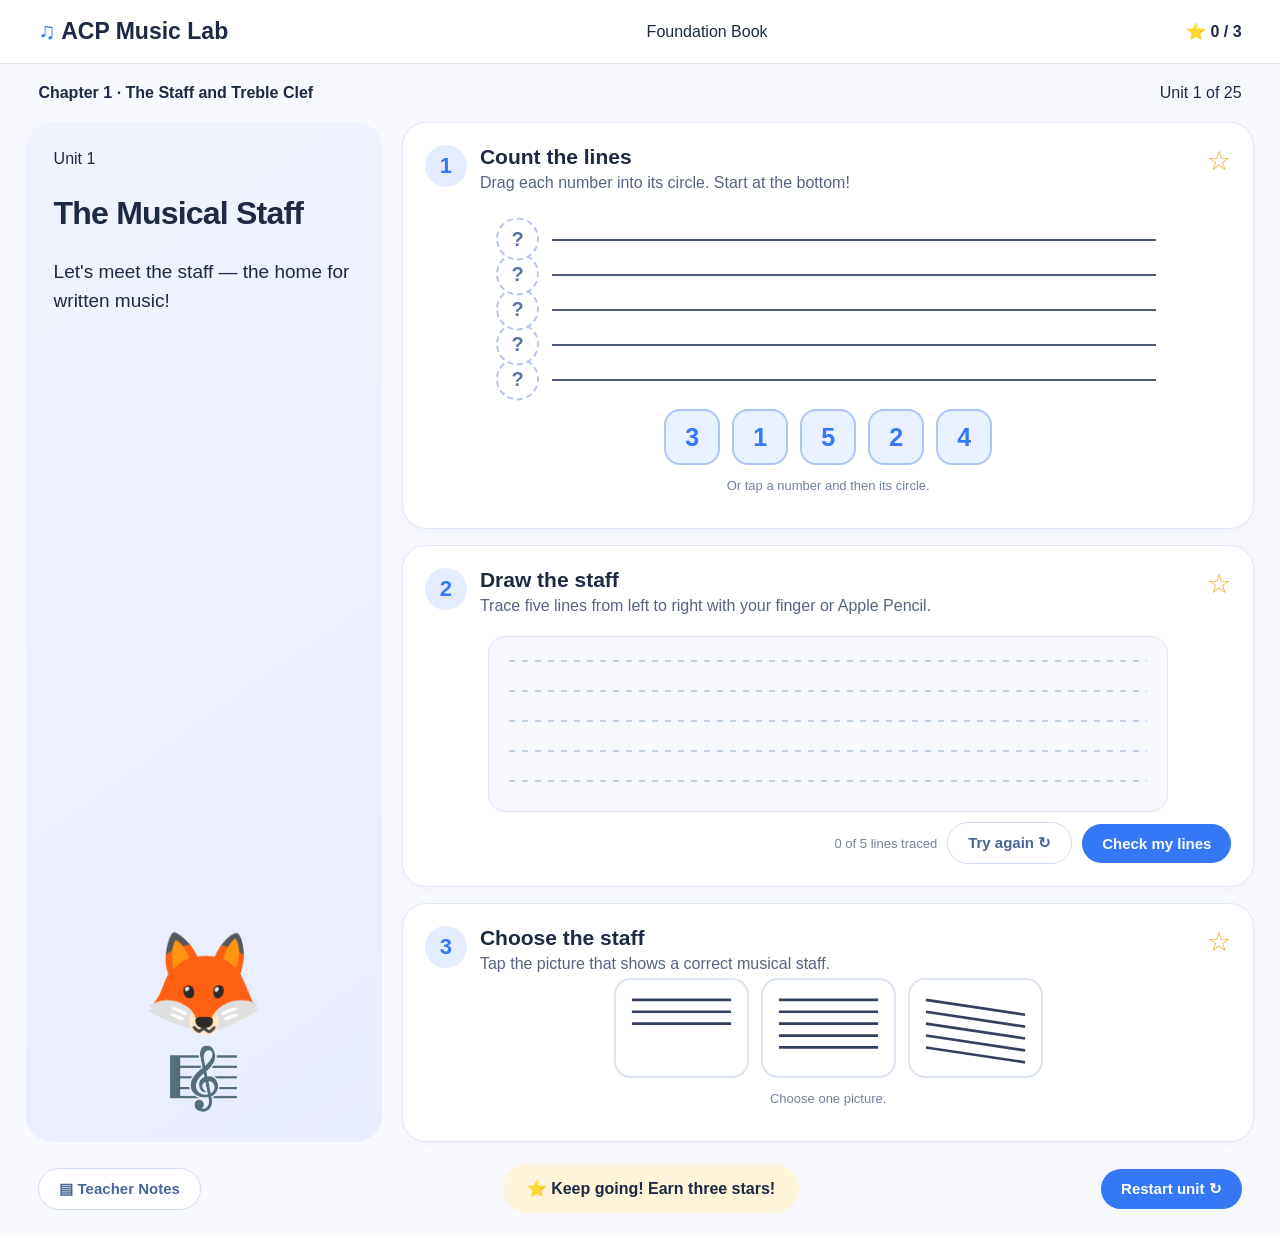
==== index.html @ efacf6d9 "Add files via upload" ====
<!doctype html><html lang="en"><head><meta charset="utf-8"><meta name="viewport" content="width=device-width,initial-scale=1,viewport-fit=cover"><title>ACP Music Lab — Unit 1</title><style>
:root{font-family:-apple-system,BlinkMacSystemFont,'Segoe UI',sans-serif;color:#1d2945;background:#f8f9ff}*{box-sizing:border-box}body{margin:0}.top{background:white;border-bottom:1px solid #e1e7f3;padding:18px 3%;display:flex;align-items:center;justify-content:space-between;gap:12px}.logo{font-weight:800;font-size:23px}.logo i{color:#3478f6;font-style:normal}.meta{display:flex;justify-content:space-between;gap:12px;padding:20px 3%;flex-wrap:wrap}.layout{display:grid;grid-template-columns:minmax(230px,29%) 1fr;gap:20px;padding:0 2%}.intro{background:linear-gradient(145deg,#f1f3ff,#e8edff);border-radius:26px;padding:28px;min-height:700px;display:flex;flex-direction:column;justify-content:space-between}.intro h1{font-size:32px;letter-spacing:-.8px}.intro p{font-size:19px;line-height:1.5}.fox{text-align:center;font-size:100px}.activities{display:grid;gap:16px}.card{border:1px solid #dfe6f5;background:white;border-radius:24px;padding:22px;box-shadow:0 3px 12px #24345606}.heading{display:flex;align-items:flex-start;gap:13px}.number{display:grid;place-items:center;flex:none;width:42px;height:42px;border-radius:50%;background:#e4ecff;color:#3478f6;font-weight:800;font-size:22px}.heading h2{margin:0;font-size:21px}.heading p{margin:5px 0;color:#566482}.star{margin-left:auto;font-size:27px;color:#e8ad24}.staff{position:relative;height:188px;max-width:680px;margin:12px auto}.line{position:absolute;left:64px;right:12px;height:2px;background:#4b5974}.target{position:absolute;left:8px;transform:translateY(-50%);width:43px;height:43px;border:2px dashed #b5c7e9;border-radius:50%;background:white;color:#5a75a5;font-weight:750;font-size:20px;touch-action:manipulation}.target.done{background:#3478f6;color:white;border:0}.tiles,.choices{display:flex;justify-content:center;flex-wrap:wrap;gap:12px}.tile{width:56px;height:56px;border:2px solid #acc5f5;border-radius:16px;background:#e9f0ff;color:#3478f6;font-weight:800;font-size:25px;touch-action:none;user-select:none;-webkit-user-select:none}.tile.selected{background:#3478f6;color:white}.tile:disabled{opacity:.2}.hint{color:#73829d;font-size:13px;text-align:center}.draw{border:1px solid #dce4f5;border-radius:17px;background:#f7f9ff;overflow:hidden;max-width:680px;margin:16px auto 10px}canvas{width:100%;height:174px;display:block;touch-action:none}.actions{display:flex;justify-content:flex-end;align-items:center;gap:10px;flex-wrap:wrap}.primary,.quiet{border-radius:28px;padding:11px 20px;font-weight:700;font-size:15px}.primary{background:#3478f6;border:0;color:white}.quiet{background:white;border:1px solid #d0dcf3;color:#49659a}.choice{width:135px;height:100px;border:2px solid #dce4f2;background:white;border-radius:17px}.choice.correct{border-color:#29b76a;background:#e9fff0}.footer{display:flex;align-items:center;justify-content:space-between;gap:10px;padding:22px 3%;flex-wrap:wrap}.banner{background:#fff5da;border-radius:40px;padding:15px 24px;font-weight:700}.modal{position:fixed;inset:0;background:#192a4b88;display:none;align-items:center;justify-content:center;padding:25px}.modal>div{background:white;padding:30px;border-radius:24px;max-width:450px;box-shadow:0 12px 50px #0002}.modal h2{margin-top:0}@media(max-width:850px){.layout{grid-template-columns:1fr}.intro{min-height:0}.fox{display:none}.card{padding:17px 12px}.logo{font-size:18px}.intro h1{font-size:27px}.intro p{font-size:16px}}
</style></head><body><header class="top"><span class="logo"><i>♫</i> ACP Music Lab</span><span>Foundation Book</span><strong id="score">⭐ 0 / 3</strong></header><div class="meta"><strong>Chapter 1 · The Staff and Treble Clef</strong><span>Unit 1 of 25</span></div><main class="layout"><aside class="intro"><div><span>Unit 1</span><h1>The Musical Staff</h1><p>Let's meet the staff — the home for written music!</p></div><div class="fox">🦊<div style="font-size:60px">🎼</div></div></aside><section class="activities"><article class="card"><div class="heading"><span class="number">1</span><div><h2>Count the lines</h2><p>Drag each number into its circle. Start at the bottom!</p></div><span class="star" id="star1">☆</span></div><div id="staff" class="staff"></div><div id="tiles" class="tiles"></div><p id="msg1" class="hint">Or tap a number and then its circle.</p></article><article class="card"><div class="heading"><span class="number">2</span><div><h2>Draw the staff</h2><p>Trace five lines from left to right with your finger or Apple Pencil.</p></div><span class="star" id="star2">☆</span></div><div class="draw"><canvas id="canvas"></canvas></div><div class="actions"><span class="hint" id="msg2">0 of 5 lines traced</span><button id="clear" class="quiet">Try again ↻</button><button id="check" class="primary">Check my lines</button></div></article><article class="card"><div class="heading"><span class="number">3</span><div><h2>Choose the staff</h2><p>Tap the picture that shows a correct musical staff.</p></div><span class="star" id="star3">☆</span></div><div id="choices" class="choices"></div><p id="msg3" class="hint">Choose one picture.</p></article></section></main><footer class="footer"><button id="teacher" class="quiet">▤ Teacher Notes</button><span class="banner" id="banner">⭐ Keep going! Earn three stars!</span><button id="restart" class="primary">Restart unit ↻</button></footer><div id="modal" class="modal"><div><h2>Teacher Notes</h2><p>Allow about five minutes. Help the child count lines from the bottom upwards. Encourage retries without penalties. The drawing check is deliberately forgiving; teachers can help young children.</p><button id="close" class="primary">Close</button></div></div><script>
(()=>{'use strict';const $=id=>document.getElementById(id),won=[false,false,false];function award(n){if(won[n-1])return;won[n-1]=true;$('star'+n).textContent='⭐';const total=won.filter(Boolean).length;$('score').textContent='⭐ '+total+' / 3';$('banner').textContent=total===3?'🌟 Fantastic! All three stars earned!':'⭐ Great job! '+total+' of 3 stars earned';}const staff=$('staff'),tiles=$('tiles'),placed=new Set();let selected=null;const y=n=>170-(n-1)*35;for(let n=1;n<=5;n++){const l=document.createElement('div');l.className='line';l.style.top=y(n)+'px';staff.append(l);const t=document.createElement('button');t.className='target';t.dataset.n=n;t.style.top=y(n)+'px';t.textContent='?';t.setAttribute('aria-label','Line '+n);t.onclick=()=>place(n,selected);staff.append(t);}function place(n,v){if(v==null||placed.has(n))return;if(n!==v){$('msg1').textContent='Try again! Count from the bottom.';return;}placed.add(n);const t=staff.querySelector('[data-n="'+n+'"]');t.classList.add('done');t.textContent=n;tiles.querySelector('[data-n="'+n+'"]').disabled=true;selected=null;tiles.querySelectorAll('.tile').forEach(x=>x.classList.remove('selected'));$('msg1').textContent=placed.size+' of 5 correct';if(placed.size===5){award(1);$('msg1').textContent='Wonderful! All five lines!';}}
[3,1,5,2,4].forEach(n=>{const b=document.createElement('button');b.className='tile';b.dataset.n=n;b.textContent=n;let start=null;b.onclick=()=>{if(b.disabled)return;selected=n;tiles.querySelectorAll('.tile').forEach(x=>x.classList.toggle('selected',x===b));};b.addEventListener('pointerdown',e=>{if(b.disabled)return;start={x:e.clientX,y:e.clientY};b.setPointerCapture(e.pointerId);});b.addEventListener('pointerup',e=>{if(!start)return;const moved=Math.hypot(e.clientX-start.x,e.clientY-start.y)>20;if(moved){const target=document.elementFromPoint(e.clientX,e.clientY)?.closest('.target');if(target&&staff.contains(target))place(Number(target.dataset.n),n);}start=null;});tiles.append(b);});
const canvas=$('canvas'),ctx=canvas.getContext('2d');let strokes=[],current=null;function draw(){const w=canvas.clientWidth;ctx.clearRect(0,0,w,174);ctx.lineWidth=2;ctx.strokeStyle='#c5d1e8';ctx.setLineDash([6,7]);for(let i=0;i<5;i++){const yy=24+i*30;ctx.beginPath();ctx.moveTo(20,yy);ctx.lineTo(w-20,yy);ctx.stroke();}ctx.setLineDash([]);ctx.strokeStyle='#3478f6';ctx.lineWidth=4;ctx.lineCap='round';for(const s of [...strokes,...(current?[current]:[])]){if(!s.length)continue;ctx.beginPath();ctx.moveTo(s[0].x,s[0].y);s.forEach(p=>ctx.lineTo(p.x,p.y));ctx.stroke();}}function resize(){const r=canvas.getBoundingClientRect(),d=devicePixelRatio||1;canvas.width=Math.round(r.width*d);canvas.height=Math.round(r.height*d);ctx.setTransform(d,0,0,d,0,0);draw();}requestAnimationFrame(resize);window.addEventListener('resize',resize);const pt=e=>{const r=canvas.getBoundingClientRect();return{x:e.clientX-r.left,y:e.clientY-r.top};};canvas.addEventListener('pointerdown',e=>{e.preventDefault();canvas.setPointerCapture(e.pointerId);current=[pt(e)];draw();});canvas.addEventListener('pointermove',e=>{if(current){current.push(pt(e));draw();}});function end(){if(!current)return;strokes.push(current);current=null;draw();$('msg2').textContent=strokes.length+' strokes drawn';}canvas.addEventListener('pointerup',end);canvas.addEventListener('pointercancel',end);$('clear').onclick=()=>{strokes=[];current=null;draw();$('msg2').textContent='0 of 5 lines traced';};$('check').onclick=()=>{const w=canvas.clientWidth;const valid=strokes.filter(s=>{if(s.length<2)return false;const xs=s.map(p=>p.x),ys=s.map(p=>p.y);return Math.max(...xs)-Math.min(...xs)>w*.55&&Math.max(...ys)-Math.min(...ys)<20;});if(valid.length>=5){award(2);$('msg2').textContent='Beautiful! Five lines drawn.';}else $('msg2').textContent='Trace all five dotted lines from left to right.';};function picture(n,slant){let s='<svg viewBox="0 0 120 90" width="100%" aria-hidden="true">';for(let i=0;i<n;i++){let yy=18+i*12;s+='<line x1="10" y1="'+yy+'" x2="110" y2="'+(yy+(slant?15:0))+'" stroke="#33405e" stroke-width="2.7"/>';}return s+'</svg>';}[[3,false],[5,false],[5,true]].forEach(([n,slant],i)=>{const b=document.createElement('button');b.className='choice';b.setAttribute('aria-label','Option '+(i+1));b.innerHTML=picture(n,slant);b.onclick=()=>{if(i===1){b.classList.add('correct');award(3);$('msg3').textContent='Yes! Five straight, parallel lines!';}else $('msg3').textContent='Not quite — try again!';};$('choices').append(b);});$('teacher').onclick=()=>$('modal').style.display='flex';$('close').onclick=()=>$('modal').style.display='none';$('restart').onclick=()=>location.reload();})();
</script></body></html>
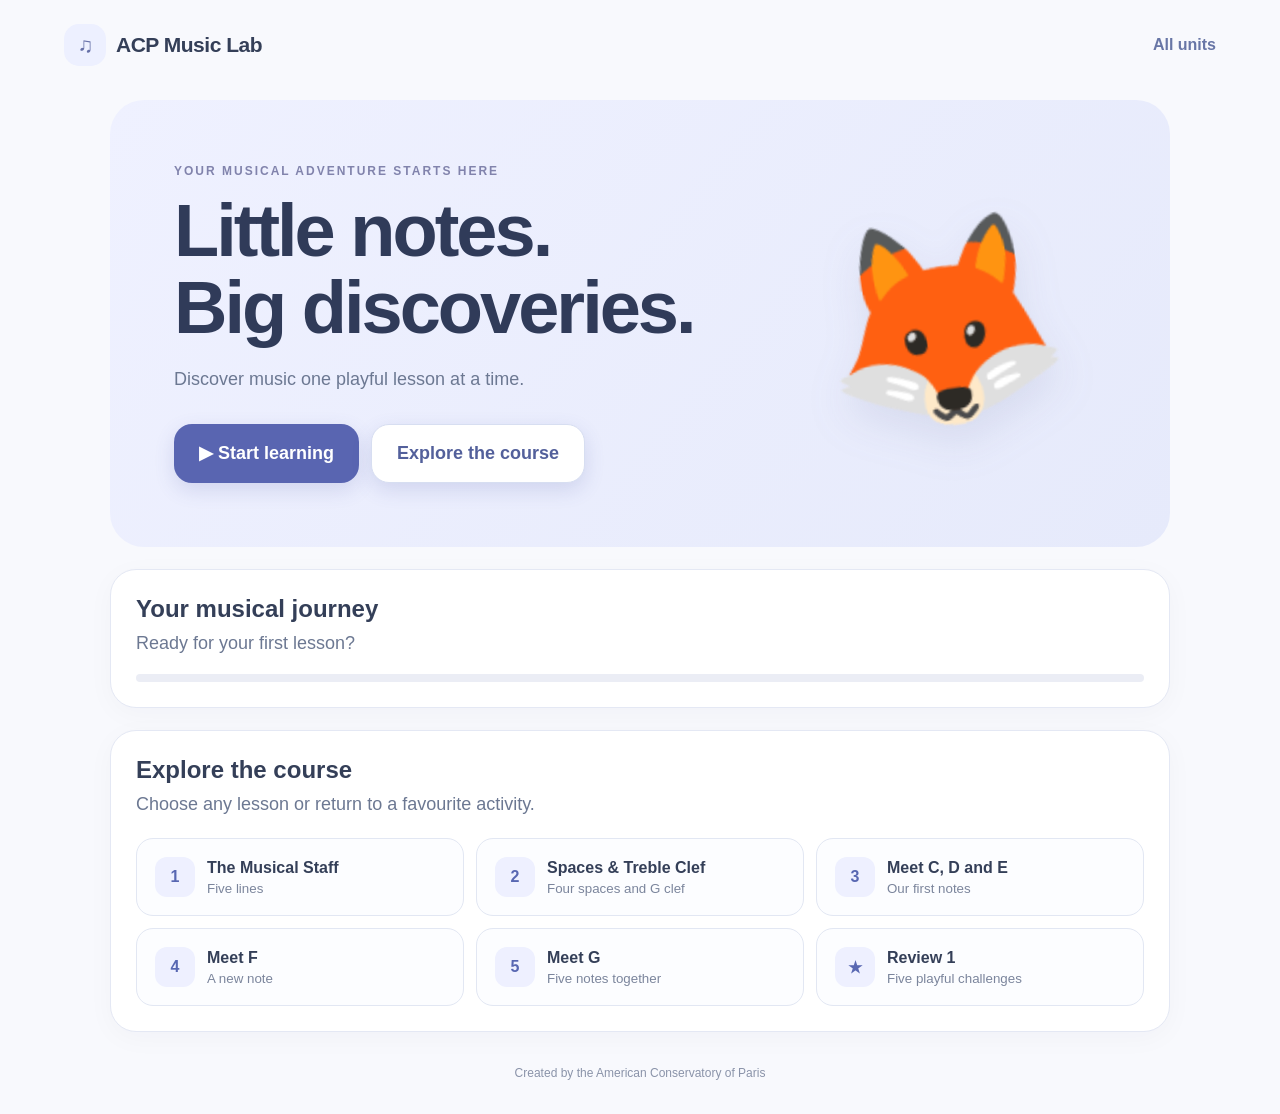
==== commit 8b797be5: "Publish ACP Music Lab Apple-style landing page" ====
--- a/index.html
+++ b/index.html
@@ -1,7 +1,12 @@
-<!doctype html><html lang="en"><head><meta charset="utf-8"><meta name="viewport" content="width=device-width,initial-scale=1,viewport-fit=cover"><title>ACP Music Lab — Unit 1</title><style>
-:root{font-family:-apple-system,BlinkMacSystemFont,'Segoe UI',sans-serif;color:#1d2945;background:#f8f9ff}*{box-sizing:border-box}body{margin:0}.top{background:white;border-bottom:1px solid #e1e7f3;padding:18px 3%;display:flex;align-items:center;justify-content:space-between;gap:12px}.logo{font-weight:800;font-size:23px}.logo i{color:#3478f6;font-style:normal}.meta{display:flex;justify-content:space-between;gap:12px;padding:20px 3%;flex-wrap:wrap}.layout{display:grid;grid-template-columns:minmax(230px,29%) 1fr;gap:20px;padding:0 2%}.intro{background:linear-gradient(145deg,#f1f3ff,#e8edff);border-radius:26px;padding:28px;min-height:700px;display:flex;flex-direction:column;justify-content:space-between}.intro h1{font-size:32px;letter-spacing:-.8px}.intro p{font-size:19px;line-height:1.5}.fox{text-align:center;font-size:100px}.activities{display:grid;gap:16px}.card{border:1px solid #dfe6f5;background:white;border-radius:24px;padding:22px;box-shadow:0 3px 12px #24345606}.heading{display:flex;align-items:flex-start;gap:13px}.number{display:grid;place-items:center;flex:none;width:42px;height:42px;border-radius:50%;background:#e4ecff;color:#3478f6;font-weight:800;font-size:22px}.heading h2{margin:0;font-size:21px}.heading p{margin:5px 0;color:#566482}.star{margin-left:auto;font-size:27px;color:#e8ad24}.staff{position:relative;height:188px;max-width:680px;margin:12px auto}.line{position:absolute;left:64px;right:12px;height:2px;background:#4b5974}.target{position:absolute;left:8px;transform:translateY(-50%);width:43px;height:43px;border:2px dashed #b5c7e9;border-radius:50%;background:white;color:#5a75a5;font-weight:750;font-size:20px;touch-action:manipulation}.target.done{background:#3478f6;color:white;border:0}.tiles,.choices{display:flex;justify-content:center;flex-wrap:wrap;gap:12px}.tile{width:56px;height:56px;border:2px solid #acc5f5;border-radius:16px;background:#e9f0ff;color:#3478f6;font-weight:800;font-size:25px;touch-action:none;user-select:none;-webkit-user-select:none}.tile.selected{background:#3478f6;color:white}.tile:disabled{opacity:.2}.hint{color:#73829d;font-size:13px;text-align:center}.draw{border:1px solid #dce4f5;border-radius:17px;background:#f7f9ff;overflow:hidden;max-width:680px;margin:16px auto 10px}canvas{width:100%;height:174px;display:block;touch-action:none}.actions{display:flex;justify-content:flex-end;align-items:center;gap:10px;flex-wrap:wrap}.primary,.quiet{border-radius:28px;padding:11px 20px;font-weight:700;font-size:15px}.primary{background:#3478f6;border:0;color:white}.quiet{background:white;border:1px solid #d0dcf3;color:#49659a}.choice{width:135px;height:100px;border:2px solid #dce4f2;background:white;border-radius:17px}.choice.correct{border-color:#29b76a;background:#e9fff0}.footer{display:flex;align-items:center;justify-content:space-between;gap:10px;padding:22px 3%;flex-wrap:wrap}.banner{background:#fff5da;border-radius:40px;padding:15px 24px;font-weight:700}.modal{position:fixed;inset:0;background:#192a4b88;display:none;align-items:center;justify-content:center;padding:25px}.modal>div{background:white;padding:30px;border-radius:24px;max-width:450px;box-shadow:0 12px 50px #0002}.modal h2{margin-top:0}@media(max-width:850px){.layout{grid-template-columns:1fr}.intro{min-height:0}.fox{display:none}.card{padding:17px 12px}.logo{font-size:18px}.intro h1{font-size:27px}.intro p{font-size:16px}}
-</style></head><body><header class="top"><span class="logo"><i>♫</i> ACP Music Lab</span><span>Foundation Book</span><strong id="score">⭐ 0 / 3</strong></header><div class="meta"><strong>Chapter 1 · The Staff and Treble Clef</strong><span>Unit 1 of 25</span></div><main class="layout"><aside class="intro"><div><span>Unit 1</span><h1>The Musical Staff</h1><p>Let's meet the staff — the home for written music!</p></div><div class="fox">🦊<div style="font-size:60px">🎼</div></div></aside><section class="activities"><article class="card"><div class="heading"><span class="number">1</span><div><h2>Count the lines</h2><p>Drag each number into its circle. Start at the bottom!</p></div><span class="star" id="star1">☆</span></div><div id="staff" class="staff"></div><div id="tiles" class="tiles"></div><p id="msg1" class="hint">Or tap a number and then its circle.</p></article><article class="card"><div class="heading"><span class="number">2</span><div><h2>Draw the staff</h2><p>Trace five lines from left to right with your finger or Apple Pencil.</p></div><span class="star" id="star2">☆</span></div><div class="draw"><canvas id="canvas"></canvas></div><div class="actions"><span class="hint" id="msg2">0 of 5 lines traced</span><button id="clear" class="quiet">Try again ↻</button><button id="check" class="primary">Check my lines</button></div></article><article class="card"><div class="heading"><span class="number">3</span><div><h2>Choose the staff</h2><p>Tap the picture that shows a correct musical staff.</p></div><span class="star" id="star3">☆</span></div><div id="choices" class="choices"></div><p id="msg3" class="hint">Choose one picture.</p></article></section></main><footer class="footer"><button id="teacher" class="quiet">▤ Teacher Notes</button><span class="banner" id="banner">⭐ Keep going! Earn three stars!</span><button id="restart" class="primary">Restart unit ↻</button></footer><div id="modal" class="modal"><div><h2>Teacher Notes</h2><p>Allow about five minutes. Help the child count lines from the bottom upwards. Encourage retries without penalties. The drawing check is deliberately forgiving; teachers can help young children.</p><button id="close" class="primary">Close</button></div></div><script>
-(()=>{'use strict';const $=id=>document.getElementById(id),won=[false,false,false];function award(n){if(won[n-1])return;won[n-1]=true;$('star'+n).textContent='⭐';const total=won.filter(Boolean).length;$('score').textContent='⭐ '+total+' / 3';$('banner').textContent=total===3?'🌟 Fantastic! All three stars earned!':'⭐ Great job! '+total+' of 3 stars earned';}const staff=$('staff'),tiles=$('tiles'),placed=new Set();let selected=null;const y=n=>170-(n-1)*35;for(let n=1;n<=5;n++){const l=document.createElement('div');l.className='line';l.style.top=y(n)+'px';staff.append(l);const t=document.createElement('button');t.className='target';t.dataset.n=n;t.style.top=y(n)+'px';t.textContent='?';t.setAttribute('aria-label','Line '+n);t.onclick=()=>place(n,selected);staff.append(t);}function place(n,v){if(v==null||placed.has(n))return;if(n!==v){$('msg1').textContent='Try again! Count from the bottom.';return;}placed.add(n);const t=staff.querySelector('[data-n="'+n+'"]');t.classList.add('done');t.textContent=n;tiles.querySelector('[data-n="'+n+'"]').disabled=true;selected=null;tiles.querySelectorAll('.tile').forEach(x=>x.classList.remove('selected'));$('msg1').textContent=placed.size+' of 5 correct';if(placed.size===5){award(1);$('msg1').textContent='Wonderful! All five lines!';}}
-[3,1,5,2,4].forEach(n=>{const b=document.createElement('button');b.className='tile';b.dataset.n=n;b.textContent=n;let start=null;b.onclick=()=>{if(b.disabled)return;selected=n;tiles.querySelectorAll('.tile').forEach(x=>x.classList.toggle('selected',x===b));};b.addEventListener('pointerdown',e=>{if(b.disabled)return;start={x:e.clientX,y:e.clientY};b.setPointerCapture(e.pointerId);});b.addEventListener('pointerup',e=>{if(!start)return;const moved=Math.hypot(e.clientX-start.x,e.clientY-start.y)>20;if(moved){const target=document.elementFromPoint(e.clientX,e.clientY)?.closest('.target');if(target&&staff.contains(target))place(Number(target.dataset.n),n);}start=null;});tiles.append(b);});
-const canvas=$('canvas'),ctx=canvas.getContext('2d');let strokes=[],current=null;function draw(){const w=canvas.clientWidth;ctx.clearRect(0,0,w,174);ctx.lineWidth=2;ctx.strokeStyle='#c5d1e8';ctx.setLineDash([6,7]);for(let i=0;i<5;i++){const yy=24+i*30;ctx.beginPath();ctx.moveTo(20,yy);ctx.lineTo(w-20,yy);ctx.stroke();}ctx.setLineDash([]);ctx.strokeStyle='#3478f6';ctx.lineWidth=4;ctx.lineCap='round';for(const s of [...strokes,...(current?[current]:[])]){if(!s.length)continue;ctx.beginPath();ctx.moveTo(s[0].x,s[0].y);s.forEach(p=>ctx.lineTo(p.x,p.y));ctx.stroke();}}function resize(){const r=canvas.getBoundingClientRect(),d=devicePixelRatio||1;canvas.width=Math.round(r.width*d);canvas.height=Math.round(r.height*d);ctx.setTransform(d,0,0,d,0,0);draw();}requestAnimationFrame(resize);window.addEventListener('resize',resize);const pt=e=>{const r=canvas.getBoundingClientRect();return{x:e.clientX-r.left,y:e.clientY-r.top};};canvas.addEventListener('pointerdown',e=>{e.preventDefault();canvas.setPointerCapture(e.pointerId);current=[pt(e)];draw();});canvas.addEventListener('pointermove',e=>{if(current){current.push(pt(e));draw();}});function end(){if(!current)return;strokes.push(current);current=null;draw();$('msg2').textContent=strokes.length+' strokes drawn';}canvas.addEventListener('pointerup',end);canvas.addEventListener('pointercancel',end);$('clear').onclick=()=>{strokes=[];current=null;draw();$('msg2').textContent='0 of 5 lines traced';};$('check').onclick=()=>{const w=canvas.clientWidth;const valid=strokes.filter(s=>{if(s.length<2)return false;const xs=s.map(p=>p.x),ys=s.map(p=>p.y);return Math.max(...xs)-Math.min(...xs)>w*.55&&Math.max(...ys)-Math.min(...ys)<20;});if(valid.length>=5){award(2);$('msg2').textContent='Beautiful! Five lines drawn.';}else $('msg2').textContent='Trace all five dotted lines from left to right.';};function picture(n,slant){let s='<svg viewBox="0 0 120 90" width="100%" aria-hidden="true">';for(let i=0;i<n;i++){let yy=18+i*12;s+='<line x1="10" y1="'+yy+'" x2="110" y2="'+(yy+(slant?15:0))+'" stroke="#33405e" stroke-width="2.7"/>';}return s+'</svg>';}[[3,false],[5,false],[5,true]].forEach(([n,slant],i)=>{const b=document.createElement('button');b.className='choice';b.setAttribute('aria-label','Option '+(i+1));b.innerHTML=picture(n,slant);b.onclick=()=>{if(i===1){b.classList.add('correct');award(3);$('msg3').textContent='Yes! Five straight, parallel lines!';}else $('msg3').textContent='Not quite — try again!';};$('choices').append(b);});$('teacher').onclick=()=>$('modal').style.display='flex';$('close').onclick=()=>$('modal').style.display='none';$('restart').onclick=()=>location.reload();})();
-</script></body></html>
+<!doctype html><html lang="en"><head><meta charset="utf-8"><meta name="viewport" content="width=device-width,initial-scale=1,viewport-fit=cover"><title>ACP Music Lab — Welcome</title><style>
+:root{font-family:-apple-system,BlinkMacSystemFont,"Segoe UI",sans-serif;color:#343f58;background:#f8f9fd}*{box-sizing:border-box}body{margin:0;min-height:100vh}header{display:flex;align-items:center;justify-content:space-between;padding:24px clamp(20px,5vw,80px);gap:12px}header strong{font-size:21px;letter-spacing:-.5px}header a{color:#6876a6;text-decoration:none;font-weight:700}.logo{display:inline-grid;place-items:center;background:#edf0ff;color:#6670a8;border-radius:15px;width:42px;height:42px;margin-right:10px}main{max-width:1100px;margin:10px auto 0;padding:0 20px}.hero{background:linear-gradient(130deg,#eff1ff,#e6eafb);border-radius:34px;padding:clamp(28px,5vw,68px);display:grid;grid-template-columns:1fr minmax(180px,35%);gap:24px;align-items:center}.eyebrow{font-size:12px;font-weight:800;letter-spacing:2px;color:#8183ac;text-transform:uppercase}h1{font-size:clamp(42px,6vw,74px);letter-spacing:-3px;line-height:1.04;margin:15px 0;color:#303b59}p{font-size:18px;line-height:1.6;color:#6c7892}.primary{display:inline-flex;align-items:center;justify-content:center;gap:12px;border-radius:18px;padding:18px 25px;background:#5965b1;color:white;text-decoration:none;font-size:18px;font-weight:750;box-shadow:0 7px 20px #4858a22a}.secondary{background:white;color:#53609b;border:1px solid #d7def1}.actions{display:flex;gap:12px;flex-wrap:wrap;margin-top:30px}.fox{font-size:clamp(110px,17vw,200px);text-align:center;filter:drop-shadow(0 18px 20px #5d6b9a20);transform:rotate(-8deg)}.panel{background:white;border:1px solid #e4e8f4;border-radius:26px;padding:25px;margin-top:22px;box-shadow:0 6px 28px #202c4508}.panel h2{font-size:24px;margin:0 0 6px}.progress{height:8px;background:#ebedf5;border-radius:99px;overflow:hidden;margin-top:16px}.progress>div{height:100%;width:0;background:#daa520;transition:width .3s}.units{display:grid;grid-template-columns:repeat(3,1fr);gap:12px;margin-top:20px}.unit{display:flex;align-items:center;gap:12px;padding:18px;border:1px solid #e2e7f3;border-radius:17px;text-decoration:none;color:#343f58;background:#fcfdff}.unit b{background:#eef0ff;border-radius:12px;width:40px;height:40px;display:grid;place-items:center;color:#5867b2}.unit span{font-weight:700}.unit small{display:block;color:#7b859c;font-weight:400;margin-top:4px}footer{text-align:center;color:#8a93a9;font-size:12px;padding:34px 16px}@media(max-width:680px){.hero{grid-template-columns:1fr;text-align:center}.fox{font-size:110px;grid-row:1}.actions{justify-content:center}.units{grid-template-columns:1fr}h1{letter-spacing:-2px}.primary{width:100%}}
+</style></head><body><header><strong><span class="logo">♫</span>ACP Music Lab</strong><a href="#library">All units</a></header><main><section class="hero"><div><div class="eyebrow">Your musical adventure starts here</div><h1>Little notes.<br>Big discoveries.</h1><p>Discover music one playful lesson at a time.</p><div class="actions"><a class="primary" id="continue" href="unit1.html">▶ Start learning</a><a class="primary secondary" href="#library">Explore the course</a></div></div><div class="fox" aria-label="Friendly fox mascot" role="img">🦊</div></section><section class="panel"><h2>Your musical journey</h2><p id="progress-label" style="margin:0">Ready for your first lesson?</p><div class="progress"><div id="bar"></div></div></section><section class="panel" id="library"><h2>Explore the course</h2><p style="margin:0">Choose any lesson or return to a favourite activity.</p><div class="units">
+<a class="unit" href="unit1.html"><b>1</b><span>The Musical Staff<small>Five lines</small></span></a>
+<a class="unit" href="unit2.html"><b>2</b><span>Spaces & Treble Clef<small>Four spaces and G clef</small></span></a>
+<a class="unit" href="unit3.html"><b>3</b><span>Meet C, D and E<small>Our first notes</small></span></a>
+<a class="unit" href="unit4.html"><b>4</b><span>Meet F<small>A new note</small></span></a>
+<a class="unit" href="unit5.html"><b>5</b><span>Meet G<small>Five notes together</small></span></a>
+<a class="unit" href="review1.html"><b>★</b><span>Review 1<small>Five playful challenges</small></span></a>
+</div></section></main><footer>Created by the American Conservatory of Paris</footer><script>
+(()=>{let p={};try{p=JSON.parse(localStorage.getItem('acp-progress-v2')||'{}')}catch(e){}const valid=['unit1.html','unit2.html','unit3.html','unit4.html','unit5.html','review1.html'];if(valid.includes(p.last)){const a=document.getElementById('continue');a.href=p.last;a.textContent='▶ Continue learning'}const completed=valid.filter(x=>p.completed&&p.completed[x]).length;document.getElementById('bar').style.width=(completed/6*100)+'%';document.getElementById('progress-label').textContent=completed?completed+' of 6 lessons completed':'Ready for your first lesson?'})();
+</script></body></html>
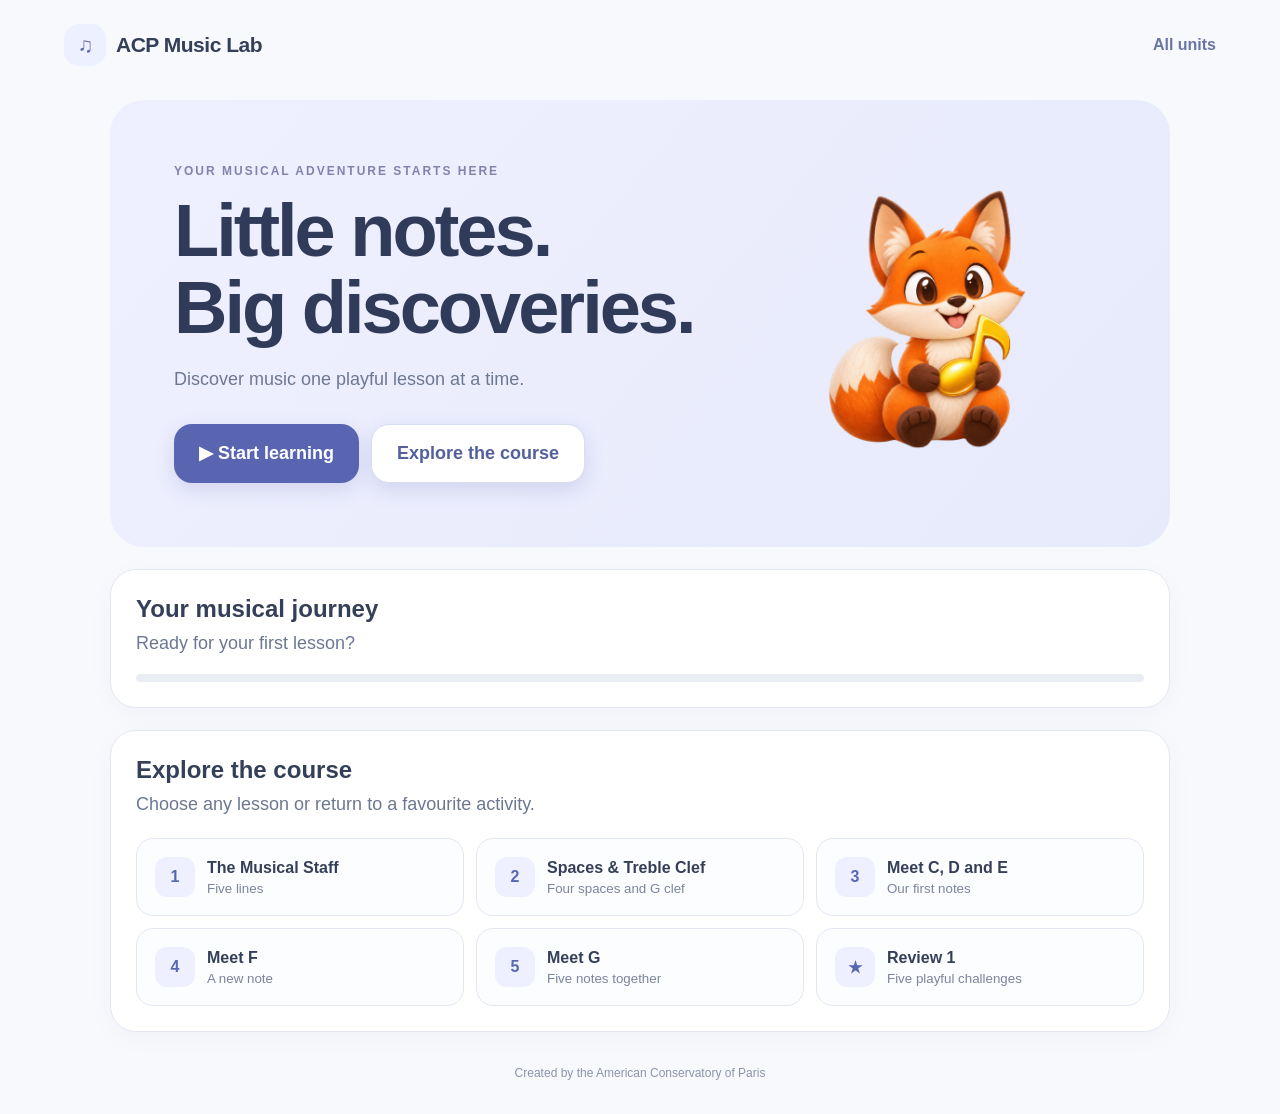
==== commit 5d6a8773: "Harmonise index.html with approved fox and shared course presentation" ====
--- a/index.html
+++ b/index.html
@@ -1,6 +1,7 @@
 <!doctype html><html lang="en"><head><meta charset="utf-8"><meta name="viewport" content="width=device-width,initial-scale=1,viewport-fit=cover"><title>ACP Music Lab — Welcome</title><style>
 :root{font-family:-apple-system,BlinkMacSystemFont,"Segoe UI",sans-serif;color:#343f58;background:#f8f9fd}*{box-sizing:border-box}body{margin:0;min-height:100vh}header{display:flex;align-items:center;justify-content:space-between;padding:24px clamp(20px,5vw,80px);gap:12px}header strong{font-size:21px;letter-spacing:-.5px}header a{color:#6876a6;text-decoration:none;font-weight:700}.logo{display:inline-grid;place-items:center;background:#edf0ff;color:#6670a8;border-radius:15px;width:42px;height:42px;margin-right:10px}main{max-width:1100px;margin:10px auto 0;padding:0 20px}.hero{background:linear-gradient(130deg,#eff1ff,#e6eafb);border-radius:34px;padding:clamp(28px,5vw,68px);display:grid;grid-template-columns:1fr minmax(180px,35%);gap:24px;align-items:center}.eyebrow{font-size:12px;font-weight:800;letter-spacing:2px;color:#8183ac;text-transform:uppercase}h1{font-size:clamp(42px,6vw,74px);letter-spacing:-3px;line-height:1.04;margin:15px 0;color:#303b59}p{font-size:18px;line-height:1.6;color:#6c7892}.primary{display:inline-flex;align-items:center;justify-content:center;gap:12px;border-radius:18px;padding:18px 25px;background:#5965b1;color:white;text-decoration:none;font-size:18px;font-weight:750;box-shadow:0 7px 20px #4858a22a}.secondary{background:white;color:#53609b;border:1px solid #d7def1}.actions{display:flex;gap:12px;flex-wrap:wrap;margin-top:30px}.fox{font-size:clamp(110px,17vw,200px);text-align:center;filter:drop-shadow(0 18px 20px #5d6b9a20);transform:rotate(-8deg)}.panel{background:white;border:1px solid #e4e8f4;border-radius:26px;padding:25px;margin-top:22px;box-shadow:0 6px 28px #202c4508}.panel h2{font-size:24px;margin:0 0 6px}.progress{height:8px;background:#ebedf5;border-radius:99px;overflow:hidden;margin-top:16px}.progress>div{height:100%;width:0;background:#daa520;transition:width .3s}.units{display:grid;grid-template-columns:repeat(3,1fr);gap:12px;margin-top:20px}.unit{display:flex;align-items:center;gap:12px;padding:18px;border:1px solid #e2e7f3;border-radius:17px;text-decoration:none;color:#343f58;background:#fcfdff}.unit b{background:#eef0ff;border-radius:12px;width:40px;height:40px;display:grid;place-items:center;color:#5867b2}.unit span{font-weight:700}.unit small{display:block;color:#7b859c;font-weight:400;margin-top:4px}footer{text-align:center;color:#8a93a9;font-size:12px;padding:34px 16px}@media(max-width:680px){.hero{grid-template-columns:1fr;text-align:center}.fox{font-size:110px;grid-row:1}.actions{justify-content:center}.units{grid-template-columns:1fr}h1{letter-spacing:-2px}.primary{width:100%}}
-</style></head><body><header><strong><span class="logo">♫</span>ACP Music Lab</strong><a href="#library">All units</a></header><main><section class="hero"><div><div class="eyebrow">Your musical adventure starts here</div><h1>Little notes.<br>Big discoveries.</h1><p>Discover music one playful lesson at a time.</p><div class="actions"><a class="primary" id="continue" href="unit1.html">▶ Start learning</a><a class="primary secondary" href="#library">Explore the course</a></div></div><div class="fox" aria-label="Friendly fox mascot" role="img">🦊</div></section><section class="panel"><h2>Your musical journey</h2><p id="progress-label" style="margin:0">Ready for your first lesson?</p><div class="progress"><div id="bar"></div></div></section><section class="panel" id="library"><h2>Explore the course</h2><p style="margin:0">Choose any lesson or return to a favourite activity.</p><div class="units">
+.fox{font-size:0;transform:none;filter:none;display:flex;align-items:center;justify-content:center}.hero{background:linear-gradient(130deg,#eff0ff,#e7eafb)}.unit:focus-visible,.primary:focus-visible{outline:3px solid #5965b1;outline-offset:3px}@media(max-width:680px){.fox img{max-width:190px!important}}
+</style></head><body><header><strong><span class="logo">♫</span>ACP Music Lab</strong><a href="#library">All units</a></header><main><section class="hero"><div><div class="eyebrow">Your musical adventure starts here</div><h1>Little notes.<br>Big discoveries.</h1><p>Discover music one playful lesson at a time.</p><div class="actions"><a class="primary" id="continue" href="unit1.html">▶ Start learning</a><a class="primary secondary" href="#library">Explore the course</a></div></div><div class="fox" role="img" aria-label="Friendly fox mascot"><img src="fox-approved.png" alt="Friendly orange fox holding a musical note" width="300" height="286" style="width:100%;max-width:300px;height:auto;object-fit:contain;display:block;margin:auto"></div></section><section class="panel"><h2>Your musical journey</h2><p id="progress-label" style="margin:0">Ready for your first lesson?</p><div class="progress"><div id="bar"></div></div></section><section class="panel" id="library"><h2>Explore the course</h2><p style="margin:0">Choose any lesson or return to a favourite activity.</p><div class="units">
 <a class="unit" href="unit1.html"><b>1</b><span>The Musical Staff<small>Five lines</small></span></a>
 <a class="unit" href="unit2.html"><b>2</b><span>Spaces & Treble Clef<small>Four spaces and G clef</small></span></a>
 <a class="unit" href="unit3.html"><b>3</b><span>Meet C, D and E<small>Our first notes</small></span></a>
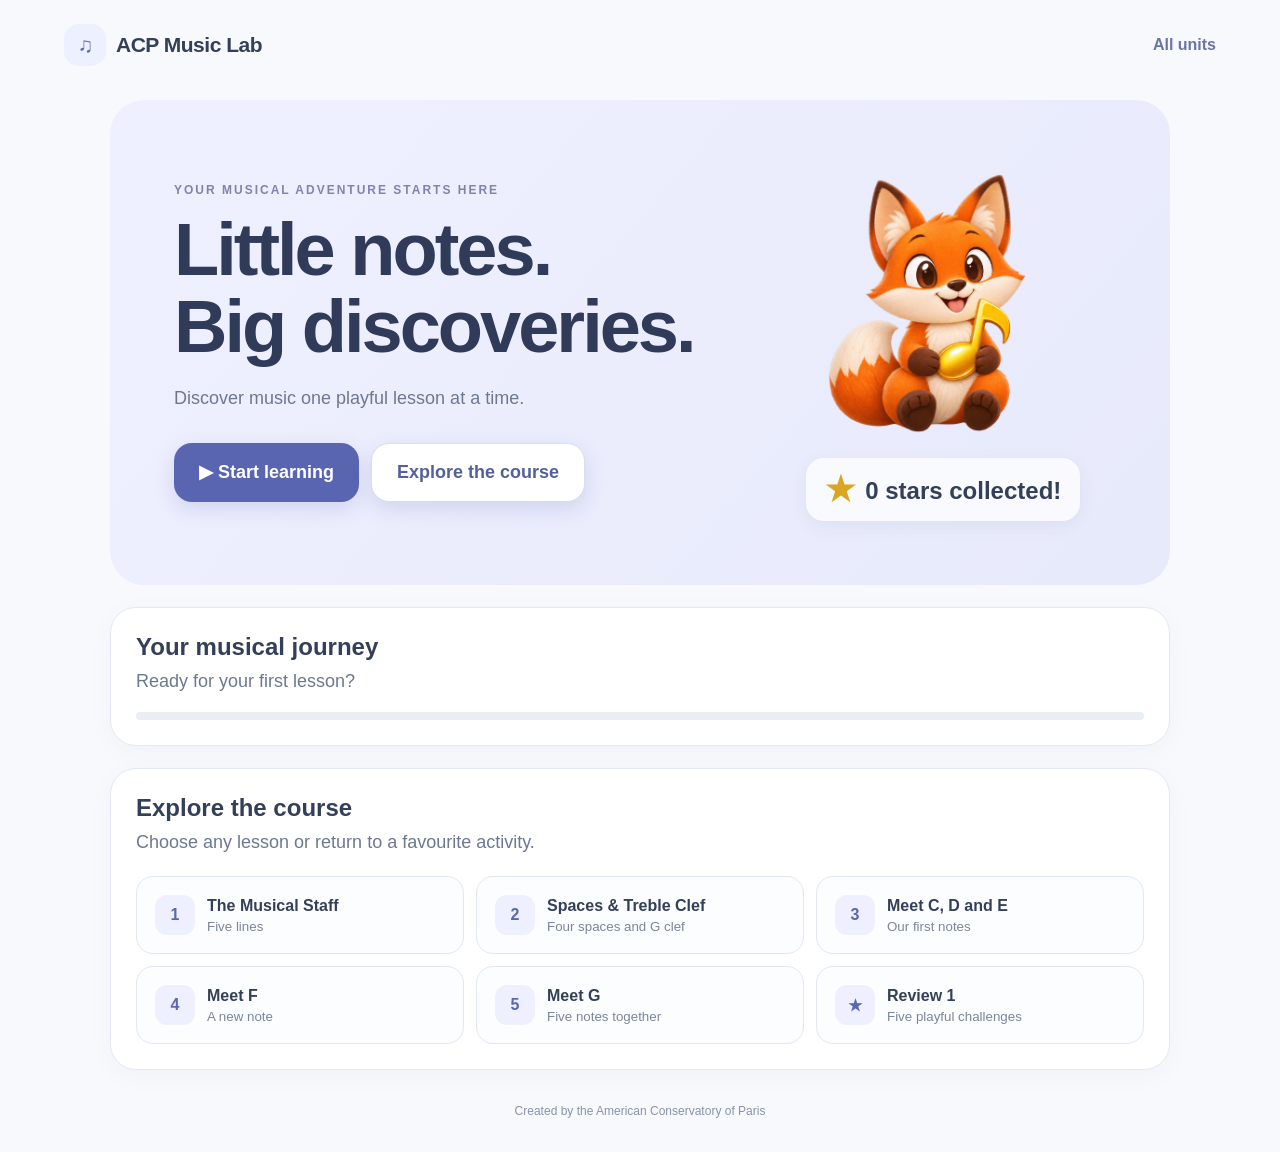
==== commit dc3f65b5: "Track earned stars per exercise and show total beside landing fox" ====
--- a/index.html
+++ b/index.html
@@ -1,7 +1,8 @@
 <!doctype html><html lang="en"><head><meta charset="utf-8"><meta name="viewport" content="width=device-width,initial-scale=1,viewport-fit=cover"><title>ACP Music Lab — Welcome</title><style>
 :root{font-family:-apple-system,BlinkMacSystemFont,"Segoe UI",sans-serif;color:#343f58;background:#f8f9fd}*{box-sizing:border-box}body{margin:0;min-height:100vh}header{display:flex;align-items:center;justify-content:space-between;padding:24px clamp(20px,5vw,80px);gap:12px}header strong{font-size:21px;letter-spacing:-.5px}header a{color:#6876a6;text-decoration:none;font-weight:700}.logo{display:inline-grid;place-items:center;background:#edf0ff;color:#6670a8;border-radius:15px;width:42px;height:42px;margin-right:10px}main{max-width:1100px;margin:10px auto 0;padding:0 20px}.hero{background:linear-gradient(130deg,#eff1ff,#e6eafb);border-radius:34px;padding:clamp(28px,5vw,68px);display:grid;grid-template-columns:1fr minmax(180px,35%);gap:24px;align-items:center}.eyebrow{font-size:12px;font-weight:800;letter-spacing:2px;color:#8183ac;text-transform:uppercase}h1{font-size:clamp(42px,6vw,74px);letter-spacing:-3px;line-height:1.04;margin:15px 0;color:#303b59}p{font-size:18px;line-height:1.6;color:#6c7892}.primary{display:inline-flex;align-items:center;justify-content:center;gap:12px;border-radius:18px;padding:18px 25px;background:#5965b1;color:white;text-decoration:none;font-size:18px;font-weight:750;box-shadow:0 7px 20px #4858a22a}.secondary{background:white;color:#53609b;border:1px solid #d7def1}.actions{display:flex;gap:12px;flex-wrap:wrap;margin-top:30px}.fox{font-size:clamp(110px,17vw,200px);text-align:center;filter:drop-shadow(0 18px 20px #5d6b9a20);transform:rotate(-8deg)}.panel{background:white;border:1px solid #e4e8f4;border-radius:26px;padding:25px;margin-top:22px;box-shadow:0 6px 28px #202c4508}.panel h2{font-size:24px;margin:0 0 6px}.progress{height:8px;background:#ebedf5;border-radius:99px;overflow:hidden;margin-top:16px}.progress>div{height:100%;width:0;background:#daa520;transition:width .3s}.units{display:grid;grid-template-columns:repeat(3,1fr);gap:12px;margin-top:20px}.unit{display:flex;align-items:center;gap:12px;padding:18px;border:1px solid #e2e7f3;border-radius:17px;text-decoration:none;color:#343f58;background:#fcfdff}.unit b{background:#eef0ff;border-radius:12px;width:40px;height:40px;display:grid;place-items:center;color:#5867b2}.unit span{font-weight:700}.unit small{display:block;color:#7b859c;font-weight:400;margin-top:4px}footer{text-align:center;color:#8a93a9;font-size:12px;padding:34px 16px}@media(max-width:680px){.hero{grid-template-columns:1fr;text-align:center}.fox{font-size:110px;grid-row:1}.actions{justify-content:center}.units{grid-template-columns:1fr}h1{letter-spacing:-2px}.primary{width:100%}}
 .fox{font-size:0;transform:none;filter:none;display:flex;align-items:center;justify-content:center}.hero{background:linear-gradient(130deg,#eff0ff,#e7eafb)}.unit:focus-visible,.primary:focus-visible{outline:3px solid #5965b1;outline-offset:3px}@media(max-width:680px){.fox img{max-width:190px!important}}
-</style></head><body><header><strong><span class="logo">♫</span>ACP Music Lab</strong><a href="#library">All units</a></header><main><section class="hero"><div><div class="eyebrow">Your musical adventure starts here</div><h1>Little notes.<br>Big discoveries.</h1><p>Discover music one playful lesson at a time.</p><div class="actions"><a class="primary" id="continue" href="unit1.html">▶ Start learning</a><a class="primary secondary" href="#library">Explore the course</a></div></div><div class="fox" role="img" aria-label="Friendly fox mascot"><img src="fox-approved.png" alt="Friendly orange fox holding a musical note" width="300" height="286" style="width:100%;max-width:300px;height:auto;object-fit:contain;display:block;margin:auto"></div></section><section class="panel"><h2>Your musical journey</h2><p id="progress-label" style="margin:0">Ready for your first lesson?</p><div class="progress"><div id="bar"></div></div></section><section class="panel" id="library"><h2>Explore the course</h2><p style="margin:0">Choose any lesson or return to a favourite activity.</p><div class="units">
+.fox-wrap{display:flex;flex-direction:column;align-items:center;justify-content:center;gap:8px}.star-total{white-space:nowrap;text-align:center;font-size:clamp(18px,2.3vw,24px);font-weight:850;color:#343f58;background:#ffffffbd;padding:12px 19px;border-radius:18px;box-shadow:0 5px 18px #303b5910}.star-symbol{color:#daa520;font-size:1.4em;vertical-align:-.05em;margin-right:4px}@media(max-width:680px){.fox-wrap{grid-row:1}.star-total{font-size:20px}}
+</style></head><body><header><strong><span class="logo">♫</span>ACP Music Lab</strong><a href="#library">All units</a></header><main><section class="hero"><div><div class="eyebrow">Your musical adventure starts here</div><h1>Little notes.<br>Big discoveries.</h1><p>Discover music one playful lesson at a time.</p><div class="actions"><a class="primary" id="continue" href="unit1.html">▶ Start learning</a><a class="primary secondary" href="#library">Explore the course</a></div></div><div class="fox-wrap"><div class="fox" role="img" aria-label="Friendly fox mascot"><img src="fox-approved.png" alt="Friendly orange fox holding a musical note" width="300" height="286" style="width:100%;max-width:300px;height:auto;object-fit:contain;display:block;margin:auto"></div><div class="star-total" aria-live="polite"><span class="star-symbol" aria-hidden="true">★</span> <span id="collected-stars">0</span> stars collected!</div></div></section><section class="panel"><h2>Your musical journey</h2><p id="progress-label" style="margin:0">Ready for your first lesson?</p><div class="progress"><div id="bar"></div></div></section><section class="panel" id="library"><h2>Explore the course</h2><p style="margin:0">Choose any lesson or return to a favourite activity.</p><div class="units">
 <a class="unit" href="unit1.html"><b>1</b><span>The Musical Staff<small>Five lines</small></span></a>
 <a class="unit" href="unit2.html"><b>2</b><span>Spaces & Treble Clef<small>Four spaces and G clef</small></span></a>
 <a class="unit" href="unit3.html"><b>3</b><span>Meet C, D and E<small>Our first notes</small></span></a>
@@ -9,5 +10,5 @@
 <a class="unit" href="unit5.html"><b>5</b><span>Meet G<small>Five notes together</small></span></a>
 <a class="unit" href="review1.html"><b>★</b><span>Review 1<small>Five playful challenges</small></span></a>
 </div></section></main><footer>Created by the American Conservatory of Paris</footer><script>
-(()=>{let p={};try{p=JSON.parse(localStorage.getItem('acp-progress-v2')||'{}')}catch(e){}const valid=['unit1.html','unit2.html','unit3.html','unit4.html','unit5.html','review1.html'];if(valid.includes(p.last)){const a=document.getElementById('continue');a.href=p.last;a.textContent='▶ Continue learning'}const completed=valid.filter(x=>p.completed&&p.completed[x]).length;document.getElementById('bar').style.width=(completed/6*100)+'%';document.getElementById('progress-label').textContent=completed?completed+' of 6 lessons completed':'Ready for your first lesson?'})();
+(()=>{let p={};try{p=JSON.parse(localStorage.getItem('acp-progress-v2')||'{}')}catch(e){}const valid=['unit1.html','unit2.html','unit3.html','unit4.html','unit5.html','review1.html'];if(valid.includes(p.last)){const a=document.getElementById('continue');a.href=p.last;a.textContent='▶ Continue learning'}let starProgress={};try{starProgress=JSON.parse(localStorage.getItem('acp-stars-v1')||'{}')}catch(e){}const starLimits={'unit1.html':3,'unit2.html':2,'unit3.html':1,'unit4.html':2,'unit5.html':2,'review1.html':5};const stars=Object.entries(starLimits).reduce((total,[page,limit])=>total+Math.min(limit,Math.max(0,Number(starProgress[page])||0)),0);document.getElementById('collected-stars').textContent=stars;const completed=valid.filter(x=>p.completed&&p.completed[x]).length;document.getElementById('bar').style.width=(completed/6*100)+'%';document.getElementById('progress-label').textContent=completed?completed+' of 6 lessons completed':'Ready for your first lesson?'})();
 </script></body></html>
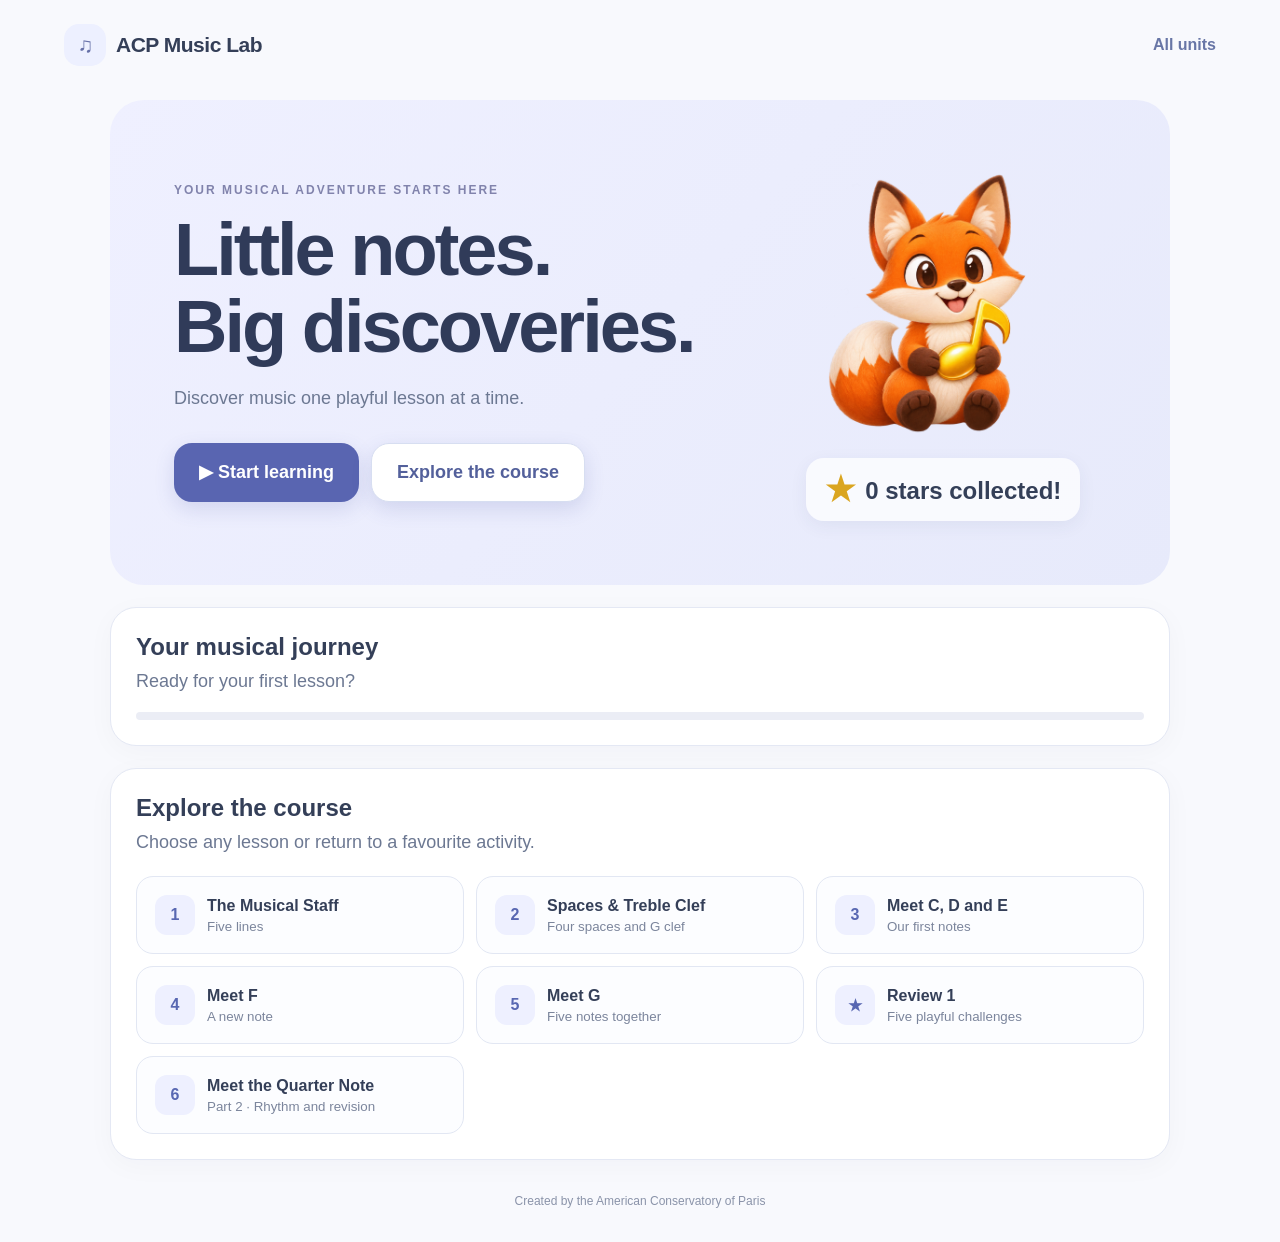
==== commit ddfc27e4: "Connect Unit 6 in course navigation and landing progress" ====
--- a/index.html
+++ b/index.html
@@ -9,6 +9,7 @@
 <a class="unit" href="unit4.html"><b>4</b><span>Meet F<small>A new note</small></span></a>
 <a class="unit" href="unit5.html"><b>5</b><span>Meet G<small>Five notes together</small></span></a>
 <a class="unit" href="review1.html"><b>★</b><span>Review 1<small>Five playful challenges</small></span></a>
+<a class="unit" href="unit6.html"><b>6</b><span>Meet the Quarter Note<small>Part 2 · Rhythm and revision</small></span></a>
 </div></section></main><footer>Created by the American Conservatory of Paris</footer><script>
-(()=>{let p={};try{p=JSON.parse(localStorage.getItem('acp-progress-v2')||'{}')}catch(e){}const valid=['unit1.html','unit2.html','unit3.html','unit4.html','unit5.html','review1.html'];if(valid.includes(p.last)){const a=document.getElementById('continue');a.href=p.last;a.textContent='▶ Continue learning'}let starProgress={};try{starProgress=JSON.parse(localStorage.getItem('acp-stars-v1')||'{}')}catch(e){}const starLimits={'unit1.html':3,'unit2.html':2,'unit3.html':1,'unit4.html':2,'unit5.html':2,'review1.html':5};const stars=Object.entries(starLimits).reduce((total,[page,limit])=>total+Math.min(limit,Math.max(0,Number(starProgress[page])||0)),0);document.getElementById('collected-stars').textContent=stars;const completed=valid.filter(x=>p.completed&&p.completed[x]).length;document.getElementById('bar').style.width=(completed/6*100)+'%';document.getElementById('progress-label').textContent=completed?completed+' of 6 lessons completed':'Ready for your first lesson?'})();
+(()=>{let p={};try{p=JSON.parse(localStorage.getItem('acp-progress-v2')||'{}')}catch(e){}const valid=['unit1.html','unit2.html','unit3.html','unit4.html','unit5.html','review1.html','unit6.html'];if(valid.includes(p.last)){const a=document.getElementById('continue');a.href=p.last;a.textContent='▶ Continue learning'}let starProgress={};try{starProgress=JSON.parse(localStorage.getItem('acp-stars-v1')||'{}')}catch(e){}const starLimits={'unit1.html':3,'unit2.html':2,'unit3.html':1,'unit4.html':2,'unit5.html':2,'review1.html':5,'unit6.html':5};const stars=Object.entries(starLimits).reduce((total,[page,limit])=>total+Math.min(limit,Math.max(0,Number(starProgress[page])||0)),0);document.getElementById('collected-stars').textContent=stars;const completed=valid.filter(x=>p.completed&&p.completed[x]).length;document.getElementById('bar').style.width=(completed/7*100)+'%';document.getElementById('progress-label').textContent=completed?completed+' of 7 lessons completed':'Ready for your first lesson?'})();
 </script></body></html>
